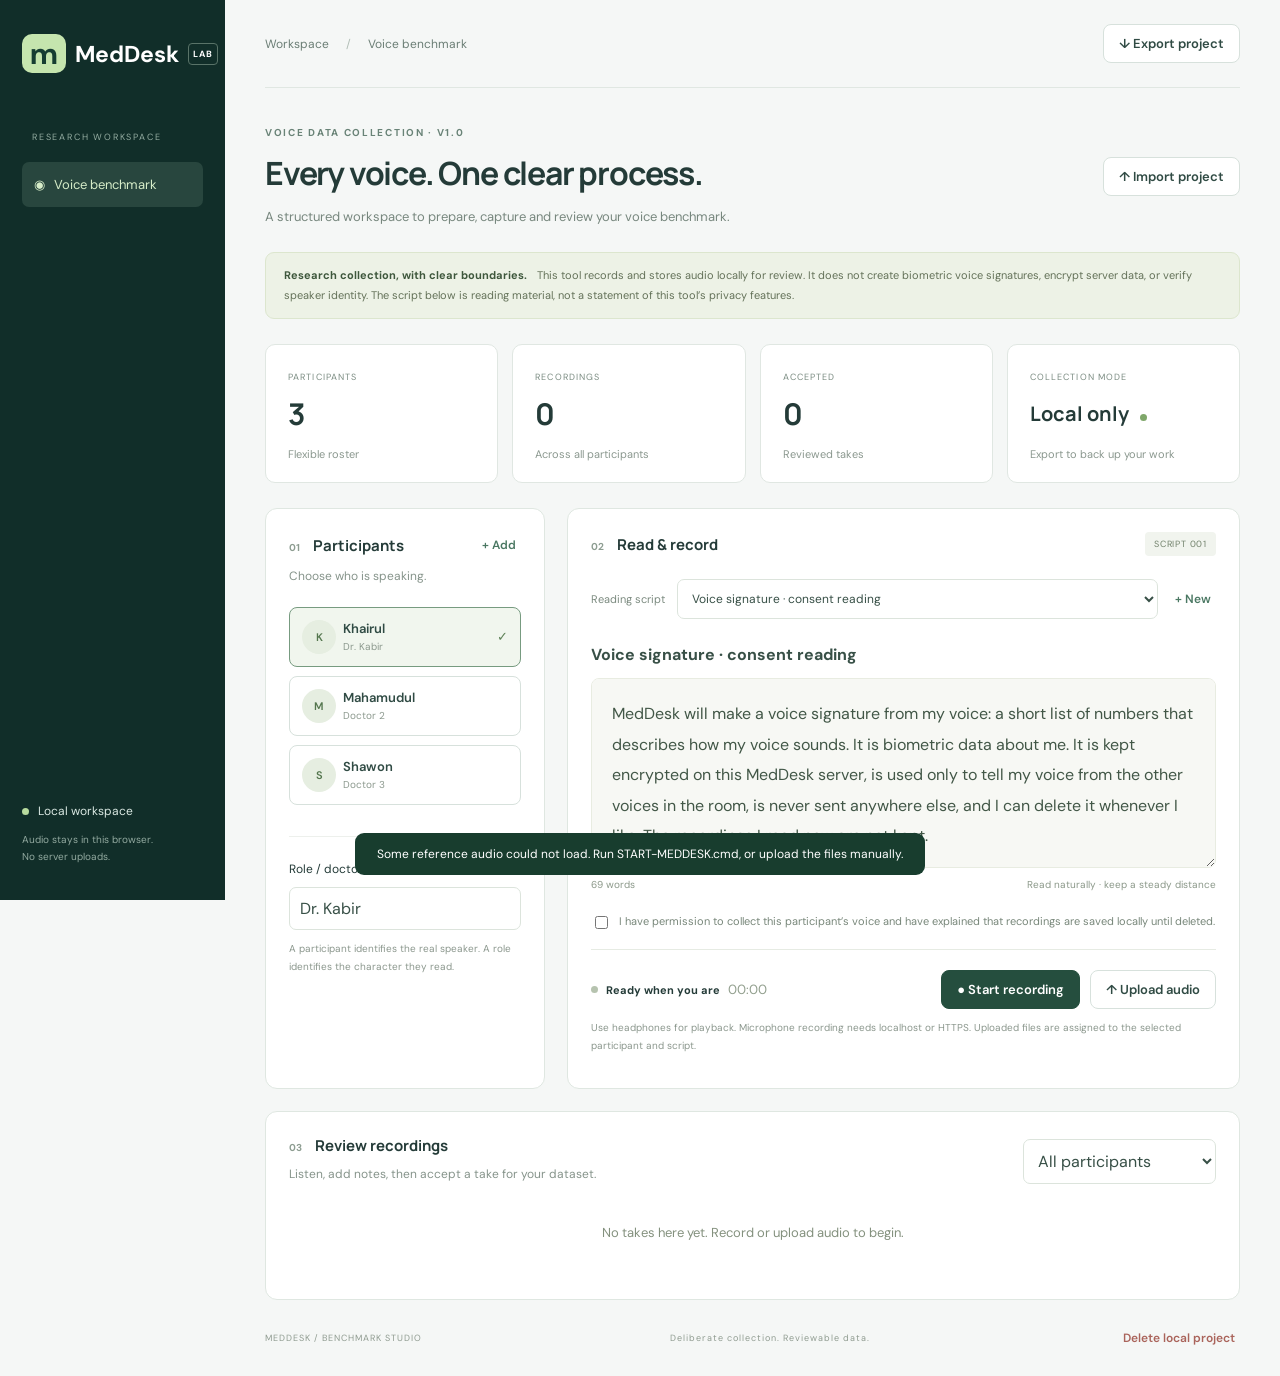
==== index.html @ f37e27a7 "Add MedDesk voice benchmark collection workspace" ====
<!doctype html>
<html lang="en"><head><meta charset="utf-8"><meta name="viewport" content="width=device-width, initial-scale=1"><title>MedDesk · Voice Benchmark Studio</title><link rel="stylesheet" href="style.css"></head>
<body><aside><a class="brand" href="./"><span class="mark">m</span> MedDesk<span class="tag">LAB</span></a><div class="workspace">RESEARCH WORKSPACE</div><div class="nav active">◉ &nbsp; Voice benchmark</div><div class="aside-bottom"><span class="dot"></span> Local workspace<br><small>Audio stays in this browser.<br>No server uploads.</small></div></aside>
<main><header><div>Workspace <span>/</span> Voice benchmark</div><button id="export">↓ Export project</button></header><section class="intro"><div><div class="eyebrow">VOICE DATA COLLECTION · V1.0</div><h1>Every voice. One clear process.</h1><p>A structured workspace to prepare, capture and review your voice benchmark.</p></div><label class="button secondary">↑ Import project<input type="file" id="import" accept="application/json,.json" hidden></label></section>
<div class="notice"><b>Research collection, with clear boundaries.</b> This tool records and stores audio locally for review. It does not create biometric voice signatures, encrypt server data, or verify speaker identity. The script below is reading material, not a statement of this tool’s privacy features.</div>
<section class="stats"><div><small>PARTICIPANTS</small><strong id="participant-count">3</strong><span>Flexible roster</span></div><div><small>RECORDINGS</small><strong id="record-count">0</strong><span>Across all participants</span></div><div><small>ACCEPTED</small><strong id="accepted-count">0</strong><span>Reviewed takes</span></div><div><small>COLLECTION MODE</small><strong class="local">Local only <i></i></strong><span>Export to back up your work</span></div></section>
<div class="columns"><section class="panel roster"><div class="section-heading"><h2><span>01</span> Participants</h2><button id="add-person" class="text-button">+ Add</button></div><p class="muted">Choose who is speaking.</p><div id="people"></div><div class="field"><label for="role">Role / doctor name</label><input id="role" placeholder="e.g. Dr. Kabir"></div><p class="footnote">A participant identifies the real speaker. A role identifies the character they read.</p></section>
<section class="panel capture"><div class="section-heading"><h2><span>02</span> Read & record</h2><span class="pill" id="script-id">SCRIPT 001</span></div><div class="script-toolbar"><label for="script-select">Reading script</label><select id="script-select"></select><button class="text-button" id="add-script">+ New</button></div><input id="script-title" aria-label="Script title"><textarea id="script-text" aria-label="Reading script text" spellcheck="false"></textarea><div class="script-meta"><span id="word-count"></span><span>Read naturally · keep a steady distance</span></div><div class="consent"><input type="checkbox" id="consent"><label for="consent">I have permission to collect this participant’s voice and have explained that recordings are saved locally until deleted.</label></div><div class="recorder"><div><span class="status-dot" id="status-dot"></span><b id="record-status">Ready when you are</b><small id="timer">00:00</small></div><button id="record" class="primary">● Start recording</button><label class="button secondary" id="upload-label">↑ Upload audio<input id="upload" type="file" accept="audio/*,video/mp4" hidden multiple></label></div><p class="footnote">Use headphones for playback. Microphone recording needs localhost or HTTPS. Uploaded files are assigned to the selected participant and script.</p></section></div>
<section class="panel takes"><div class="section-heading"><div><h2><span>03</span> Review recordings</h2><p class="muted">Listen, add notes, then accept a take for your dataset.</p></div><select id="filter" aria-label="Filter recordings"><option value="all">All participants</option><option value="selected">Selected participant</option></select></div><div id="takes"></div></section><footer><span>MEDDESK / BENCHMARK STUDIO</span><span>Deliberate collection. Reviewable data.</span><button id="reset" class="text-button danger">Delete local project</button></footer></main><div id="toast" role="status" aria-live="polite"></div><dialog id="name-dialog"><form method="dialog"><h2 id="dialog-title">Add participant</h2><label for="new-name">Name</label><input id="new-name" required maxlength="100" autocomplete="off"><div class="dialog-actions"><button value="cancel" formnovalidate>Cancel</button><button id="confirm-name" value="save" class="primary">Add</button></div></form></dialog><script src="app.js?v=3"></script></body></html>
---- style.css ----
@import url('https://fonts.googleapis.com/css2?family=DM+Sans:wght@400;500;600;700&family=Manrope:wght@400;500;600;700;800&display=swap');
:root{font-family:'DM Sans',sans-serif;color:#243b38;background:#f5f7f6;font-synthesis:none}*{box-sizing:border-box}body{margin:0}button,input,select,textarea{font:inherit}button,.button{cursor:pointer;border:1px solid #d7e1dc;background:white;padding:10px 15px;border-radius:8px;color:#304b44;font-size:13px;font-weight:600;display:inline-flex;align-items:center;justify-content:center;gap:7px}button:hover,.button:hover{background:#edf4f0}button:disabled{opacity:.45;cursor:not-allowed}aside{position:fixed;width:225px;height:100vh;background:#112e29;color:#dbe9e3;padding:34px 22px}.brand{display:flex;align-items:center;gap:9px;color:white;text-decoration:none;font-size:23px;font-weight:700}.mark{background:#c5e5ae;color:#153d32;border-radius:10px;padding:0 8px;font-size:30px}.tag{font-size:9px;letter-spacing:1px;border:1px solid #597368;padding:4px;border-radius:4px}.workspace{font-size:9px;letter-spacing:1.8px;color:#94aca1;margin:58px 10px 19px}.nav{font-size:13px;padding:14px 12px;border-radius:7px}.active{background:#28463e;color:#d7edc9}.aside-bottom{position:absolute;bottom:35px;font-size:12px;line-height:2}.aside-bottom small{color:#93aaa0;display:block;line-height:1.7;margin-top:8px}.dot,.local i{display:inline-block;width:7px;height:7px;background:#b8db9e;border-radius:50%;margin-right:6px}main{margin-left:225px;padding:0 40px;max-width:1660px}header{height:88px;border-bottom:1px solid #e0e7e2;display:flex;align-items:center;justify-content:space-between;font-size:12px;color:#6b7e75}header span{margin:0 14px;color:#b1beb6}.intro{display:flex;align-items:center;justify-content:space-between;gap:20px;margin:38px 0 24px}.eyebrow{font-size:10px;color:#698377;letter-spacing:1.7px;font-weight:700}h1{font-family:Manrope,sans-serif;font-size:32px;letter-spacing:-1.2px;margin:12px 0}p{line-height:1.6}.intro p{color:#77877e;font-size:13px;margin:0}.notice{background:#edf2e6;border:1px solid #dce6ce;border-radius:9px;font-size:11px;line-height:1.8;padding:13px 18px;color:#647259}.notice b{color:#3e573c;margin-right:7px}.stats{display:grid;grid-template-columns:repeat(4,1fr);margin:25px 0;gap:14px}.stats>div{background:white;border:1px solid #e0e7e2;border-radius:10px;padding:19px 22px}.stats small{font-size:9px;color:#7b8c82;letter-spacing:1.1px}.stats strong{display:block;font-family:Manrope,sans-serif;font-size:30px;margin:8px 0}.stats span{color:#8b988f;font-size:11px}.stats strong.local{font-size:20px;line-height:41px}.local i{background:#7fa76a;margin-left:7px}.columns{display:grid;grid-template-columns:280px 1fr;gap:22px}.panel{background:white;border:1px solid #dfe7e1;border-radius:12px;padding:23px}.section-heading{display:flex;align-items:center;justify-content:space-between;gap:12px}h2{font-family:Manrope,sans-serif;font-size:15px;margin:0}h2 span{font-family:'DM Sans',sans-serif;font-size:10px;color:#8d9d91;margin-right:10px}.text-button{background:none;border:0;padding:5px;font-size:12px;color:#4b7863}.muted{font-size:12px;color:#86948b;margin:9px 0 20px}.person{width:100%;justify-content:flex-start;margin:0 0 9px;padding:12px;text-align:left}.person.selected{border-color:#779b80;background:#f1f6ee}.avatar{display:grid;place-items:center;width:34px;height:34px;border-radius:50%;background:#e6eee1;color:#54764e;font-size:11px}.person .person-info{flex:1;overflow-wrap:anywhere}.person small{display:block;color:#8c998e;font-size:10px;margin-top:3px;font-weight:400}.selected .tick{color:#5e8157}.field{border-top:1px solid #edf0ec;margin-top:22px;padding-top:20px}label{font-size:12px}input:not([type=checkbox]),select{border:1px solid #dce4dc;border-radius:7px;padding:10px;background:#fff;color:#385047;min-width:0}.field input{width:100%;margin-top:9px}.footnote{font-size:10px;color:#8b978d;line-height:1.8}.pill{font-size:9px;letter-spacing:.8px;padding:6px 9px;border-radius:4px;background:#f1f4ee;color:#71816b}.script-toolbar{display:flex;align-items:center;gap:12px;margin-top:23px}.script-toolbar label{color:#7b8a7f;font-size:11px}.script-toolbar select{flex:1;font-size:12px}#script-title{display:block;border:0;padding:0;margin-top:25px;width:100%;font-size:16px;font-weight:700}textarea{display:block;width:100%;height:190px;resize:vertical;background:#f7f8f4;border:1px solid #e8ece1;border-radius:8px;padding:20px;margin-top:13px;font-size:16px;line-height:1.9;color:#425747}.script-meta{display:flex;justify-content:space-between;font-size:10px;color:#8b9889;margin-top:10px;gap:10px}.consent{display:flex;align-items:flex-start;gap:8px;margin:22px 0 17px}.consent label{font-size:11px;color:#78877a;line-height:1.6}.consent input{accent-color:#315f49}.recorder{border-top:1px solid #e6ebe3;padding-top:20px;display:flex;align-items:center;gap:10px}.recorder>div{flex:1;display:flex;align-items:center;gap:8px;flex-wrap:wrap}.recorder b{font-size:11px}.recorder small{color:#93a08f;font-variant-numeric:tabular-nums}.status-dot{width:7px;height:7px;border-radius:50%;background:#b6c3af}.status-dot.live{background:#cf554c;animation:pulse 1s infinite}.primary{background:#254e3e;color:white;border-color:#254e3e}.primary:hover{background:#183a2b}.takes{margin-top:22px}.takes .section-heading .muted{margin-bottom:4px}.take{display:grid;grid-template-columns:1fr minmax(200px,1.2fr) 1fr;gap:16px;padding:20px 0;border-top:1px solid #edf0e9;margin-top:15px;align-items:center}.take h3{font-size:13px;margin:0 0 7px}.take small{font-size:10px;color:#869080;line-height:1.7}.take audio{width:100%;height:36px}.take input{width:100%;margin-top:8px;font-size:11px}.actions{display:flex;gap:6px;justify-content:flex-end;flex-wrap:wrap}.actions button,.actions a{font-size:10px;padding:8px;text-decoration:none}.accepted{background:#eaf3e4!important;color:#426a36!important;border-color:#b4caa7!important}.empty{text-align:center;color:#84917e;font-size:13px;padding:35px}.danger{color:#aa645b}footer{display:flex;justify-content:space-between;align-items:center;gap:15px;margin:25px 0;font-size:9px;letter-spacing:1px;color:#8f9b90}#toast{position:fixed;bottom:25px;left:50%;transform:translateX(-50%);background:#183d2e;color:white;padding:13px 22px;border-radius:9px;font-size:12px;display:none;z-index:10;max-width:90%}dialog{border:1px solid #d7e1d6;border-radius:12px;padding:28px;width:360px}dialog::backdrop{background:#102c2566}dialog label,dialog input{display:block;width:100%;margin-top:16px}.dialog-actions{display:flex;justify-content:flex-end;gap:10px;margin-top:22px}:focus-visible{outline:2px solid #80a66b;outline-offset:3px}@keyframes pulse{50%{opacity:.3}}@media(min-width:1450px){main{padding:0 60px}.columns{grid-template-columns:310px 1fr}textarea{height:210px}}@media(max-width:1100px){aside{width:180px;padding:28px 16px}main{margin-left:180px;padding:0 24px}.columns{grid-template-columns:230px 1fr}.recorder{flex-wrap:wrap}.recorder>div{flex-basis:100%;margin-bottom:7px}.take{grid-template-columns:1fr 1fr}.take .actions{grid-column:1/-1}.intro h1{font-size:26px}}@media(max-width:760px){aside{position:static;width:100%;height:auto;padding:16px 20px}.workspace,.nav,.aside-bottom{display:none}main{margin-left:0;padding:0 16px}header{height:65px}.intro{align-items:flex-start;flex-direction:column;margin-top:25px}.stats{grid-template-columns:1fr 1fr;gap:10px}.stats>div{padding:16px}.columns{grid-template-columns:1fr}.take{grid-template-columns:1fr}.take .actions{grid-column:auto;justify-content:flex-start}.script-meta,footer{flex-wrap:wrap}.script-toolbar{flex-wrap:wrap}.panel{padding:18px}.intro h1{font-size:27px}textarea{font-size:15px;height:240px}}

.playback-status{font-size:11px;line-height:1.6;color:#748570;margin:8px 0}.playback-error{color:#9c4e3e;background:#fff3ee;border-radius:6px;padding:10px}
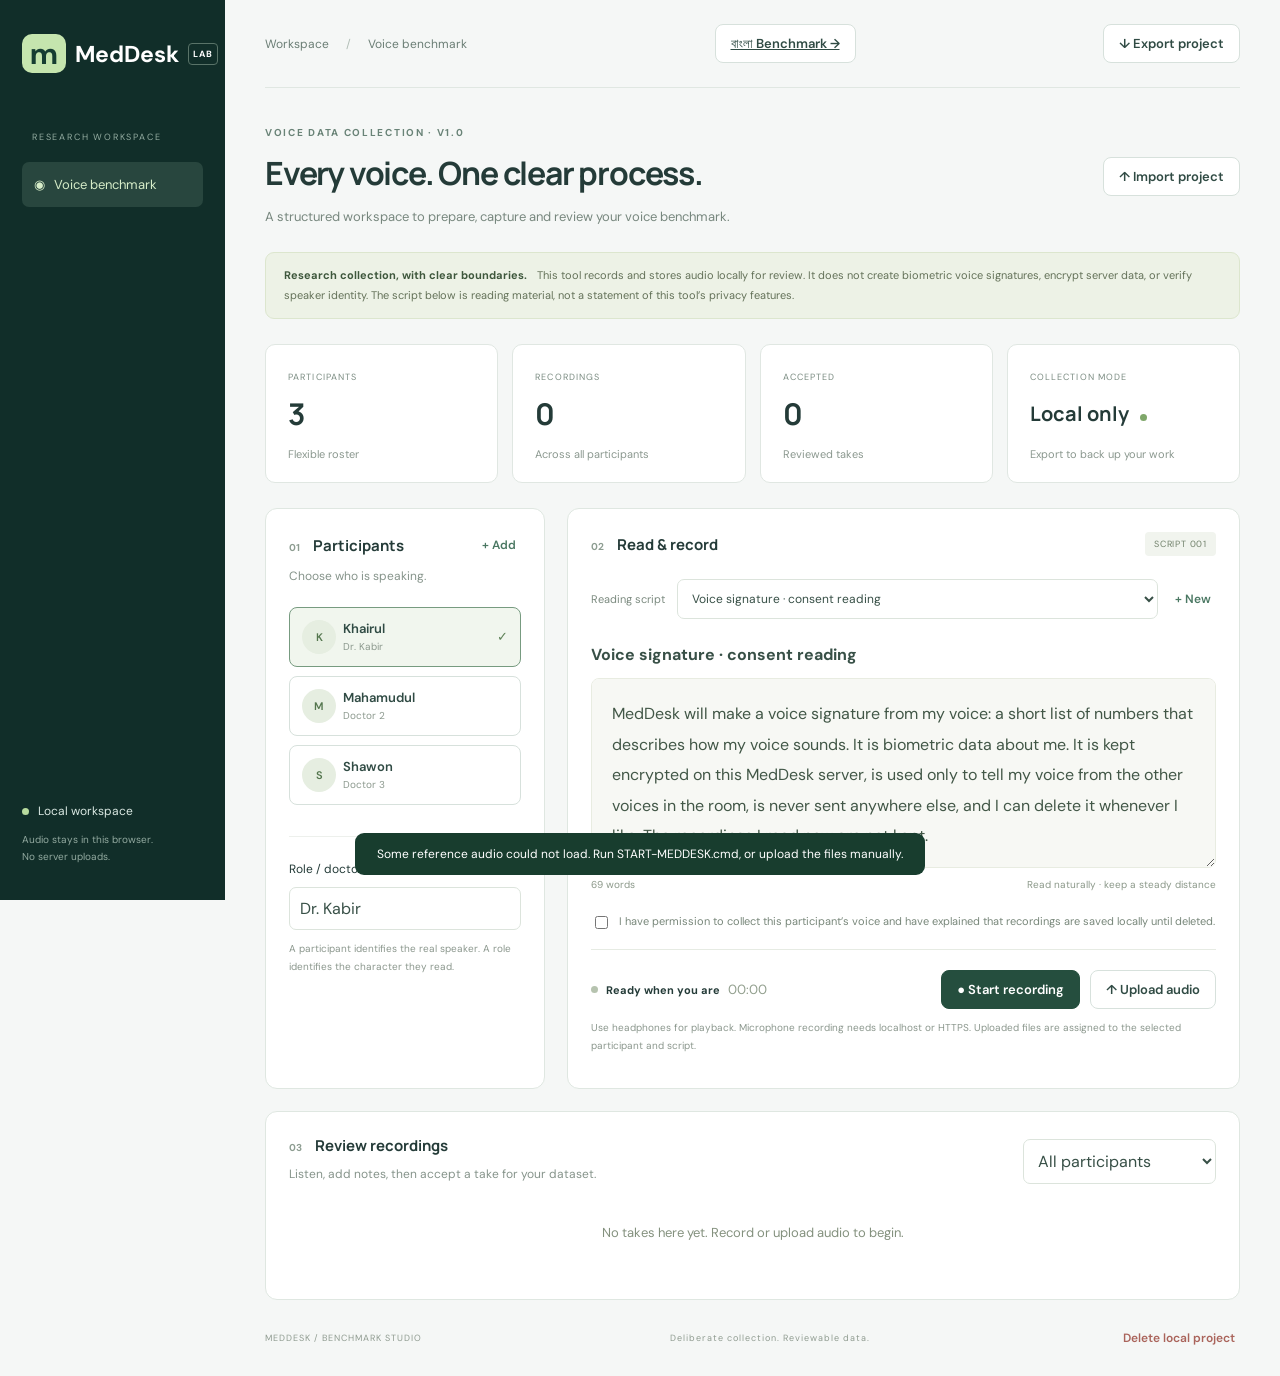
==== commit e7e4e6ed: "Add Bengali speech benchmark, live transcription and voice matching" ====
--- a/index.html
+++ b/index.html
@@ -1,7 +1,7 @@
 <!doctype html>
 <html lang="en"><head><meta charset="utf-8"><meta name="viewport" content="width=device-width, initial-scale=1"><title>MedDesk · Voice Benchmark Studio</title><link rel="stylesheet" href="style.css"></head>
 <body><aside><a class="brand" href="./"><span class="mark">m</span> MedDesk<span class="tag">LAB</span></a><div class="workspace">RESEARCH WORKSPACE</div><div class="nav active">◉ &nbsp; Voice benchmark</div><div class="aside-bottom"><span class="dot"></span> Local workspace<br><small>Audio stays in this browser.<br>No server uploads.</small></div></aside>
-<main><header><div>Workspace <span>/</span> Voice benchmark</div><button id="export">↓ Export project</button></header><section class="intro"><div><div class="eyebrow">VOICE DATA COLLECTION · V1.0</div><h1>Every voice. One clear process.</h1><p>A structured workspace to prepare, capture and review your voice benchmark.</p></div><label class="button secondary">↑ Import project<input type="file" id="import" accept="application/json,.json" hidden></label></section>
+<main><header><div>Workspace <span>/</span> Voice benchmark</div><a class="button" href="benchmark.html">বাংলা Benchmark →</a><button id="export">↓ Export project</button></header><section class="intro"><div><div class="eyebrow">VOICE DATA COLLECTION · V1.0</div><h1>Every voice. One clear process.</h1><p>A structured workspace to prepare, capture and review your voice benchmark.</p></div><label class="button secondary">↑ Import project<input type="file" id="import" accept="application/json,.json" hidden></label></section>
 <div class="notice"><b>Research collection, with clear boundaries.</b> This tool records and stores audio locally for review. It does not create biometric voice signatures, encrypt server data, or verify speaker identity. The script below is reading material, not a statement of this tool’s privacy features.</div>
 <section class="stats"><div><small>PARTICIPANTS</small><strong id="participant-count">3</strong><span>Flexible roster</span></div><div><small>RECORDINGS</small><strong id="record-count">0</strong><span>Across all participants</span></div><div><small>ACCEPTED</small><strong id="accepted-count">0</strong><span>Reviewed takes</span></div><div><small>COLLECTION MODE</small><strong class="local">Local only <i></i></strong><span>Export to back up your work</span></div></section>
 <div class="columns"><section class="panel roster"><div class="section-heading"><h2><span>01</span> Participants</h2><button id="add-person" class="text-button">+ Add</button></div><p class="muted">Choose who is speaking.</p><div id="people"></div><div class="field"><label for="role">Role / doctor name</label><input id="role" placeholder="e.g. Dr. Kabir"></div><p class="footnote">A participant identifies the real speaker. A role identifies the character they read.</p></section>
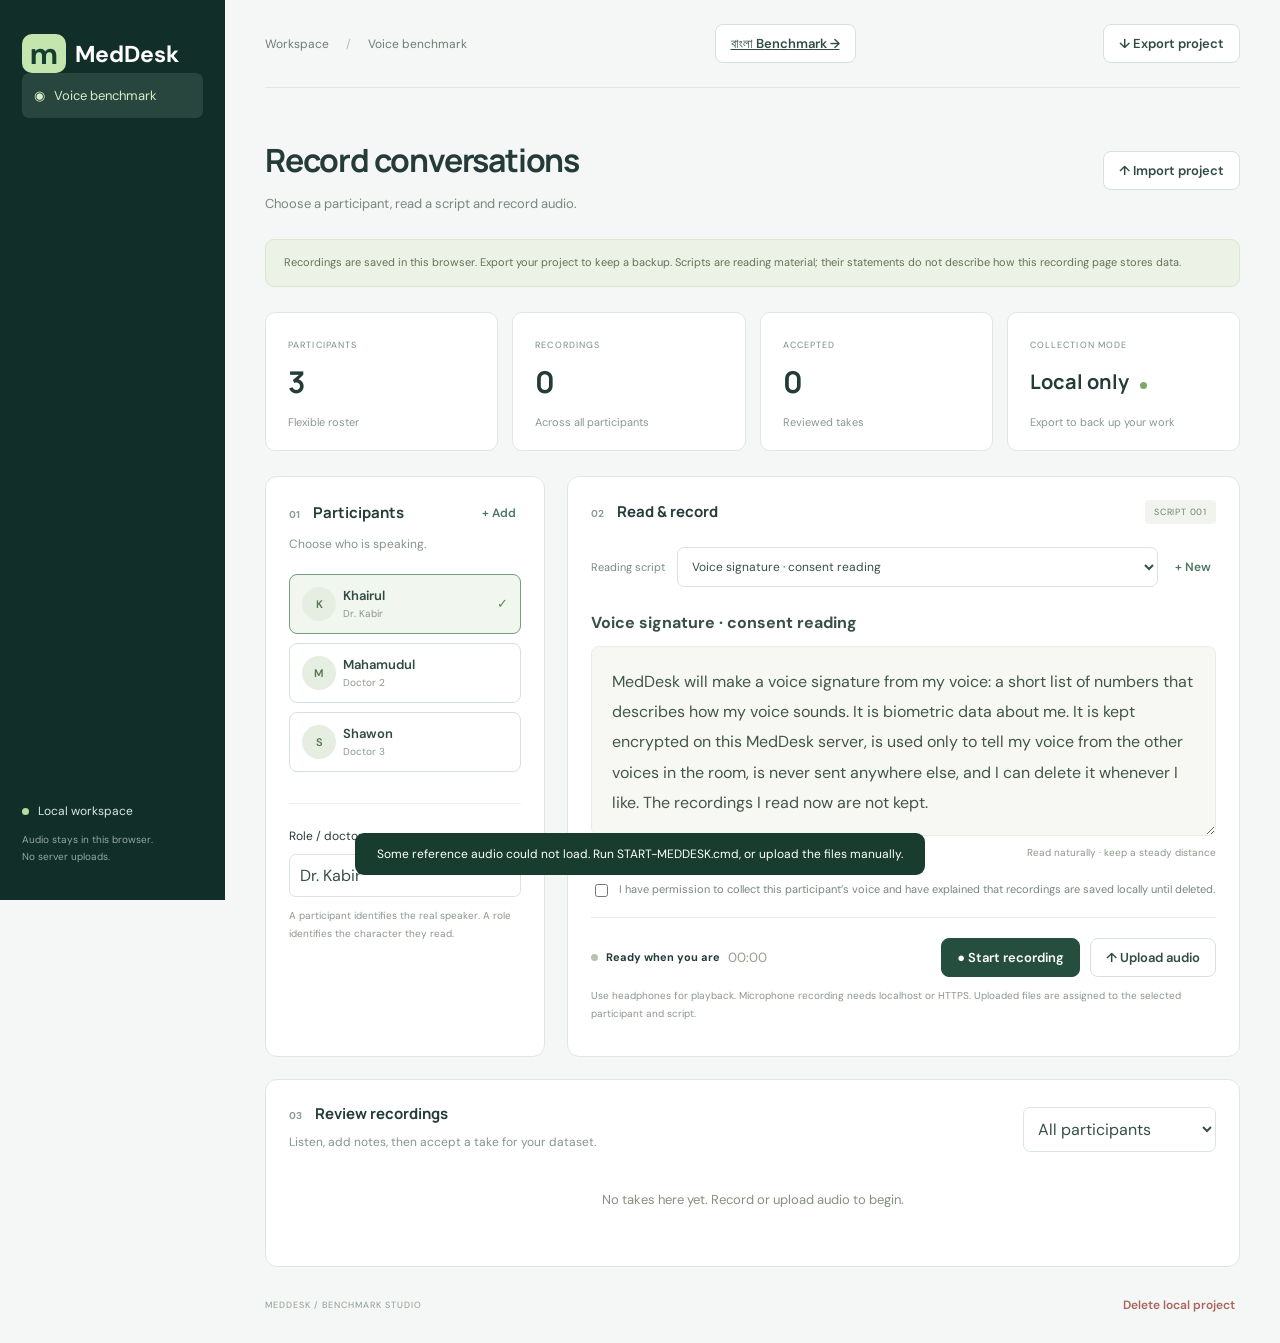
==== commit c607108b: "Organize backend routes and document Bengali benchmark workflows" ====
--- a/index.html
+++ b/index.html
@@ -1,9 +1,9 @@
 <!doctype html>
 <html lang="en"><head><meta charset="utf-8"><meta name="viewport" content="width=device-width, initial-scale=1"><title>MedDesk · Voice Benchmark Studio</title><link rel="stylesheet" href="style.css"></head>
-<body><aside><a class="brand" href="./"><span class="mark">m</span> MedDesk<span class="tag">LAB</span></a><div class="workspace">RESEARCH WORKSPACE</div><div class="nav active">◉ &nbsp; Voice benchmark</div><div class="aside-bottom"><span class="dot"></span> Local workspace<br><small>Audio stays in this browser.<br>No server uploads.</small></div></aside>
-<main><header><div>Workspace <span>/</span> Voice benchmark</div><a class="button" href="benchmark.html">বাংলা Benchmark →</a><button id="export">↓ Export project</button></header><section class="intro"><div><div class="eyebrow">VOICE DATA COLLECTION · V1.0</div><h1>Every voice. One clear process.</h1><p>A structured workspace to prepare, capture and review your voice benchmark.</p></div><label class="button secondary">↑ Import project<input type="file" id="import" accept="application/json,.json" hidden></label></section>
-<div class="notice"><b>Research collection, with clear boundaries.</b> This tool records and stores audio locally for review. It does not create biometric voice signatures, encrypt server data, or verify speaker identity. The script below is reading material, not a statement of this tool’s privacy features.</div>
+<body><aside><a class="brand" href="./"><span class="mark">m</span> MedDesk</a><div class="nav active">◉ &nbsp; Voice benchmark</div><div class="aside-bottom"><span class="dot"></span> Local workspace<br><small>Audio stays in this browser.<br>No server uploads.</small></div></aside>
+<main><header><div>Workspace <span>/</span> Voice benchmark</div><a class="button" href="benchmark.html">বাংলা Benchmark →</a><button id="export">↓ Export project</button></header><section class="intro"><div><h1>Record conversations</h1><p>Choose a participant, read a script and record audio.</p></div><label class="button secondary">↑ Import project<input type="file" id="import" accept="application/json,.json" hidden></label></section>
+<div class="notice">Recordings are saved in this browser. Export your project to keep a backup. Scripts are reading material; their statements do not describe how this recording page stores data.</div>
 <section class="stats"><div><small>PARTICIPANTS</small><strong id="participant-count">3</strong><span>Flexible roster</span></div><div><small>RECORDINGS</small><strong id="record-count">0</strong><span>Across all participants</span></div><div><small>ACCEPTED</small><strong id="accepted-count">0</strong><span>Reviewed takes</span></div><div><small>COLLECTION MODE</small><strong class="local">Local only <i></i></strong><span>Export to back up your work</span></div></section>
 <div class="columns"><section class="panel roster"><div class="section-heading"><h2><span>01</span> Participants</h2><button id="add-person" class="text-button">+ Add</button></div><p class="muted">Choose who is speaking.</p><div id="people"></div><div class="field"><label for="role">Role / doctor name</label><input id="role" placeholder="e.g. Dr. Kabir"></div><p class="footnote">A participant identifies the real speaker. A role identifies the character they read.</p></section>
 <section class="panel capture"><div class="section-heading"><h2><span>02</span> Read & record</h2><span class="pill" id="script-id">SCRIPT 001</span></div><div class="script-toolbar"><label for="script-select">Reading script</label><select id="script-select"></select><button class="text-button" id="add-script">+ New</button></div><input id="script-title" aria-label="Script title"><textarea id="script-text" aria-label="Reading script text" spellcheck="false"></textarea><div class="script-meta"><span id="word-count"></span><span>Read naturally · keep a steady distance</span></div><div class="consent"><input type="checkbox" id="consent"><label for="consent">I have permission to collect this participant’s voice and have explained that recordings are saved locally until deleted.</label></div><div class="recorder"><div><span class="status-dot" id="status-dot"></span><b id="record-status">Ready when you are</b><small id="timer">00:00</small></div><button id="record" class="primary">● Start recording</button><label class="button secondary" id="upload-label">↑ Upload audio<input id="upload" type="file" accept="audio/*,video/mp4" hidden multiple></label></div><p class="footnote">Use headphones for playback. Microphone recording needs localhost or HTTPS. Uploaded files are assigned to the selected participant and script.</p></section></div>
-<section class="panel takes"><div class="section-heading"><div><h2><span>03</span> Review recordings</h2><p class="muted">Listen, add notes, then accept a take for your dataset.</p></div><select id="filter" aria-label="Filter recordings"><option value="all">All participants</option><option value="selected">Selected participant</option></select></div><div id="takes"></div></section><footer><span>MEDDESK / BENCHMARK STUDIO</span><span>Deliberate collection. Reviewable data.</span><button id="reset" class="text-button danger">Delete local project</button></footer></main><div id="toast" role="status" aria-live="polite"></div><dialog id="name-dialog"><form method="dialog"><h2 id="dialog-title">Add participant</h2><label for="new-name">Name</label><input id="new-name" required maxlength="100" autocomplete="off"><div class="dialog-actions"><button value="cancel" formnovalidate>Cancel</button><button id="confirm-name" value="save" class="primary">Add</button></div></form></dialog><script src="app.js?v=3"></script></body></html>
+<section class="panel takes"><div class="section-heading"><div><h2><span>03</span> Review recordings</h2><p class="muted">Listen, add notes, then accept a take for your dataset.</p></div><select id="filter" aria-label="Filter recordings"><option value="all">All participants</option><option value="selected">Selected participant</option></select></div><div id="takes"></div></section><footer><span>MEDDESK / BENCHMARK STUDIO</span><button id="reset" class="text-button danger">Delete local project</button></footer></main><div id="toast" role="status" aria-live="polite"></div><dialog id="name-dialog"><form method="dialog"><h2 id="dialog-title">Add participant</h2><label for="new-name">Name</label><input id="new-name" required maxlength="100" autocomplete="off"><div class="dialog-actions"><button value="cancel" formnovalidate>Cancel</button><button id="confirm-name" value="save" class="primary">Add</button></div></form></dialog><script src="app.js?v=3"></script></body></html>
